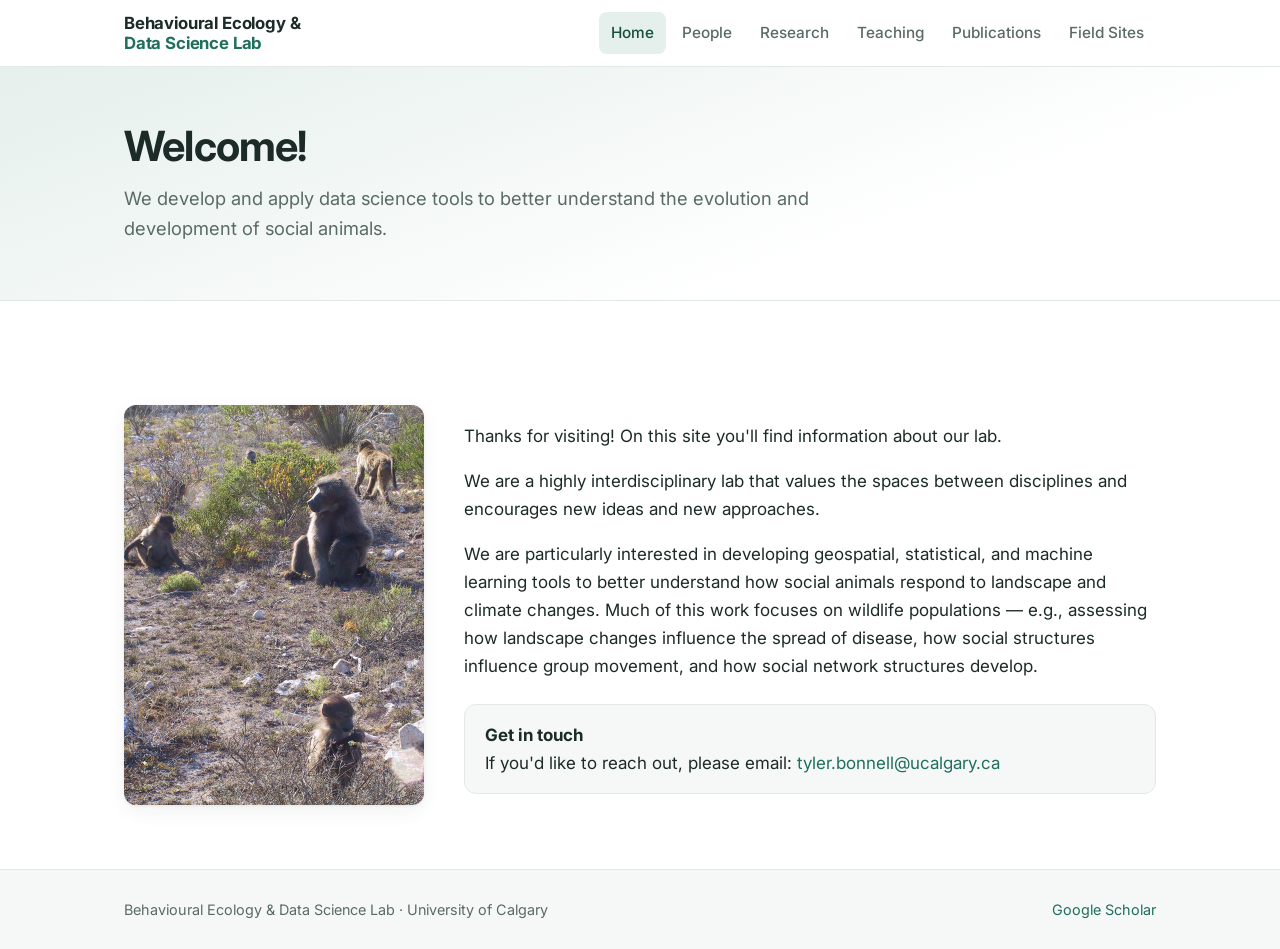
==== index.html @ 2ba36355 "Initial site" ====
<!DOCTYPE html>
<html lang="en">
<head>
  <meta charset="UTF-8">
  <meta name="viewport" content="width=device-width, initial-scale=1.0">
  <title>Behavioural Ecology and Data Science Lab — Home</title>
  <meta name="description" content="We develop and apply data science tools to better understand the evolution and development of social animals.">
  <link rel="preconnect" href="https://fonts.googleapis.com">
  <link href="https://fonts.googleapis.com/css2?family=Inter:wght@400;500;600;700&display=swap" rel="stylesheet">
  <link rel="stylesheet" href="css/style.css">
</head>
<body>
  <header class="site-header">
    <div class="wrap nav">
      <a class="brand" href="index.html">Behavioural Ecology &amp;<br><span>Data Science Lab</span></a>
      <nav>
        <ul class="nav-links">
          <li><a href="index.html" class="active">Home</a></li>
          <li><a href="people.html">People</a></li>
          <li><a href="research.html">Research</a></li>
          <li><a href="teaching.html">Teaching</a></li>
          <li><a href="publications.html">Publications</a></li>
          <li><a href="https://primateresearch.co.uk/">Field Sites</a></li>
        </ul>
      </nav>
    </div>
  </header>

  <section class="hero">
    <div class="wrap">
      <h1>Welcome!</h1>
      <p class="lead">We develop and apply data science tools to better understand the evolution and development of social animals.</p>
    </div>
  </section>

  <main>
    <div class="wrap">
      <div class="intro-grid">
        <img src="assets/img/home-lab.jpg" alt="Lab field research" onerror="this.style.display='none'">
        <div>
          <p>Thanks for visiting! On this site you'll find information about our lab.</p>
          <p>We are a highly interdisciplinary lab that values the spaces between disciplines and encourages new ideas and new approaches.</p>
          <p>We are particularly interested in developing geospatial, statistical, and machine learning tools to better understand how social animals respond to landscape and climate changes. Much of this work focuses on wildlife populations — e.g., assessing how landscape changes influence the spread of disease, how social structures influence group movement, and how social network structures develop.</p>
          <div class="contact-box">
            <strong>Get in touch</strong><br>
            If you'd like to reach out, please email:
            <a href="mailto:tyler.bonnell@ucalgary.ca">tyler.bonnell@ucalgary.ca</a>
          </div>
        </div>
      </div>
    </div>
  </main>

  <footer class="site-footer">
    <div class="wrap">
      <div>Behavioural Ecology &amp; Data Science Lab · University of Calgary</div>
      <div><a href="https://scholar.google.com.tr/citations?user=8mWrfOEAAAAJ&hl=en">Google Scholar</a></div>
    </div>
  </footer>
</body>
</html>
---- css/style.css ----
/* Behavioural Ecology and Data Science Lab
   Shared stylesheet — clean, modern, mobile-friendly */

:root {
  --bg: #ffffff;
  --surface: #f6f8f7;
  --ink: #1c2b28;
  --muted: #5a6b66;
  --accent: #1f6f5c;      /* deep teal-green */
  --accent-dark: #14503f;
  --accent-soft: #e5efeb;
  --border: #e2e8e5;
  --max: 1080px;
  --radius: 12px;
  --shadow: 0 1px 3px rgba(20, 40, 35, .08), 0 6px 20px rgba(20, 40, 35, .06);
}

* { box-sizing: border-box; }

html { scroll-behavior: smooth; }

body {
  margin: 0;
  font-family: "Inter", -apple-system, BlinkMacSystemFont, "Segoe UI", Roboto, Helvetica, Arial, sans-serif;
  color: var(--ink);
  background: var(--bg);
  line-height: 1.65;
  font-size: 17px;
  -webkit-font-smoothing: antialiased;
}

a { color: var(--accent); text-decoration: none; }
a:hover { text-decoration: underline; }

.wrap { max-width: var(--max); margin: 0 auto; padding: 0 24px; }

/* ---------- Header / nav ---------- */
.site-header {
  border-bottom: 1px solid var(--border);
  background: rgba(255, 255, 255, .9);
  backdrop-filter: saturate(180%) blur(8px);
  position: sticky;
  top: 0;
  z-index: 50;
}
.nav {
  display: flex;
  align-items: center;
  justify-content: space-between;
  gap: 16px;
  min-height: 66px;
  flex-wrap: wrap;
}
.brand {
  font-weight: 700;
  font-size: 1.05rem;
  color: var(--ink);
  letter-spacing: -.01em;
  line-height: 1.2;
}
.brand span { color: var(--accent); }
.nav-links {
  display: flex;
  gap: 4px;
  list-style: none;
  margin: 0;
  padding: 0;
  flex-wrap: wrap;
}
.nav-links a {
  display: block;
  padding: 8px 12px;
  border-radius: 8px;
  color: var(--muted);
  font-weight: 500;
  font-size: .96rem;
}
.nav-links a:hover { background: var(--accent-soft); color: var(--accent-dark); text-decoration: none; }
.nav-links a.active { color: var(--accent-dark); background: var(--accent-soft); }

/* ---------- Hero ---------- */
.hero {
  background: linear-gradient(160deg, var(--accent-soft), #ffffff 70%);
  border-bottom: 1px solid var(--border);
  padding: 56px 0;
}
.hero h1 {
  font-size: clamp(1.8rem, 4vw, 2.6rem);
  line-height: 1.15;
  margin: 0 0 12px;
  letter-spacing: -.02em;
}
.hero p.lead { font-size: 1.15rem; color: var(--muted); margin: 0; max-width: 60ch; }

/* ---------- Sections ---------- */
main { padding: 48px 0 64px; }
section { margin-bottom: 56px; }
h2 {
  font-size: 1.5rem;
  letter-spacing: -.01em;
  margin: 0 0 6px;
  padding-bottom: 10px;
  border-bottom: 2px solid var(--accent-soft);
}
h3 { font-size: 1.15rem; margin: 0 0 4px; }
.subtitle { color: var(--accent); font-weight: 600; margin: 0 0 12px; font-size: .98rem; }

/* ---------- Home intro ---------- */
.intro-grid {
  display: grid;
  grid-template-columns: 300px 1fr;
  gap: 40px;
  align-items: start;
}
.intro-grid img {
  width: 100%;
  border-radius: var(--radius);
  box-shadow: var(--shadow);
}
.contact-box {
  margin-top: 24px;
  padding: 16px 20px;
  background: var(--surface);
  border: 1px solid var(--border);
  border-radius: var(--radius);
}

/* ---------- People cards ---------- */
.people-grid {
  display: grid;
  grid-template-columns: repeat(auto-fill, minmax(210px, 1fr));
  gap: 24px;
}
.person {
  background: var(--surface);
  border: 1px solid var(--border);
  border-radius: var(--radius);
  padding: 18px;
  transition: transform .15s ease, box-shadow .15s ease;
}
.person:hover { transform: translateY(-3px); box-shadow: var(--shadow); }
.person .avatar {
  width: 88px; height: 88px;
  border-radius: 50%;
  object-fit: cover;
  background: var(--accent-soft);
  display: flex; align-items: center; justify-content: center;
  font-weight: 700; color: var(--accent-dark); font-size: 1.6rem;
  margin-bottom: 12px;
  border: 3px solid #fff;
  box-shadow: 0 0 0 1px var(--border);
}
img.avatar { padding: 0; }
.person .role {
  display: inline-block;
  font-size: .72rem;
  text-transform: uppercase;
  letter-spacing: .04em;
  font-weight: 700;
  color: var(--accent);
  background: var(--accent-soft);
  padding: 2px 8px;
  border-radius: 20px;
  margin-bottom: 8px;
}
.person .name { font-weight: 700; font-size: 1.02rem; }
.person .blurb { color: var(--muted); font-size: .9rem; margin-top: 4px; }

/* ---------- Research ---------- */
.project {
  display: grid;
  grid-template-columns: 1fr;
  gap: 16px;
  padding: 24px 0;
  border-bottom: 1px solid var(--border);
}
.project:last-child { border-bottom: 0; }
.project .imgs { display: flex; gap: 14px; flex-wrap: wrap; }
.project .imgs img {
  width: 220px; max-width: 100%;
  border-radius: var(--radius);
  box-shadow: var(--shadow);
  object-fit: cover;
}

/* ---------- Courses ---------- */
.course {
  background: var(--surface);
  border: 1px solid var(--border);
  border-left: 4px solid var(--accent);
  border-radius: var(--radius);
  padding: 20px 24px;
  margin-bottom: 20px;
}
.course .code { color: var(--accent); font-weight: 700; }

/* ---------- Publications ---------- */
.pub-tools { margin-bottom: 24px; }
.btn {
  display: inline-block;
  background: var(--accent);
  color: #fff;
  padding: 8px 16px;
  border-radius: 8px;
  font-weight: 600;
  font-size: .95rem;
}
.btn:hover { background: var(--accent-dark); text-decoration: none; }
ol.pubs { list-style: none; counter-reset: pub; margin: 0; padding: 0; }
ol.pubs li {
  counter-increment: pub;
  position: relative;
  padding: 14px 0 14px 44px;
  border-bottom: 1px solid var(--border);
}
ol.pubs li::before {
  content: counter(pub);
  position: absolute;
  left: 0; top: 14px;
  width: 30px; height: 30px;
  background: var(--accent-soft);
  color: var(--accent-dark);
  font-size: .8rem; font-weight: 700;
  border-radius: 8px;
  display: flex; align-items: center; justify-content: center;
}
ol.pubs .authors { color: var(--ink); }
ol.pubs .me { font-weight: 700; }
ol.pubs .venue { color: var(--muted); font-style: italic; }
ol.pubs .year { color: var(--accent); font-weight: 600; }
ol.pubs a.dl { font-size: .88rem; font-weight: 600; white-space: nowrap; }

/* ---------- Callout ---------- */
.callout {
  background: var(--accent-soft);
  border-radius: var(--radius);
  padding: 22px 26px;
}
.callout h2 { border: 0; padding: 0; margin-bottom: 8px; }

/* ---------- Footer ---------- */
.site-footer {
  border-top: 1px solid var(--border);
  background: var(--surface);
  padding: 28px 0;
  color: var(--muted);
  font-size: .9rem;
}
.site-footer .wrap { display: flex; justify-content: space-between; gap: 16px; flex-wrap: wrap; }

/* ---------- Responsive ---------- */
@media (max-width: 720px) {
  body { font-size: 16px; }
  .intro-grid { grid-template-columns: 1fr; gap: 24px; }
  .intro-grid img { max-width: 280px; }
  .hero { padding: 40px 0; }
  ol.pubs a.dl { display: inline-block; margin-top: 4px; }
}
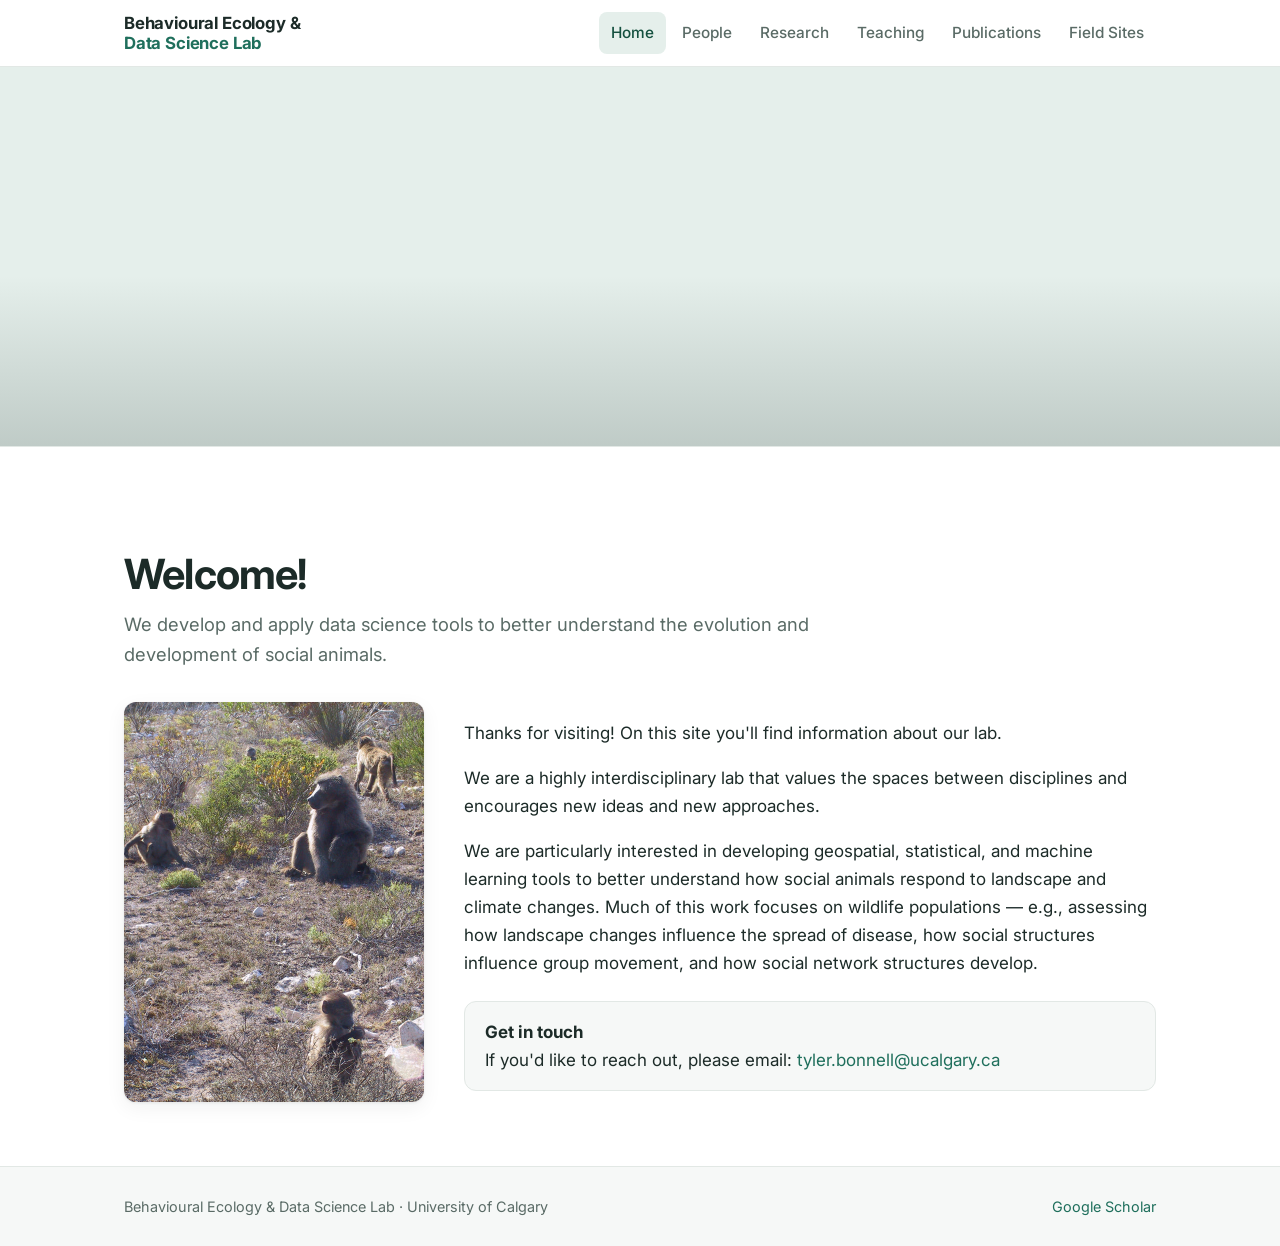
==== commit e1264a34: "Update publications, add landscape banner, reorganize by year" ====
--- a/index.html
+++ b/index.html
@@ -26,16 +26,13 @@
     </div>
   </header>
 
-  <section class="hero">
+  <section class="hero banner" aria-label="Behavioural Ecology and Data Science Lab"></section>
+
+  <main>
     <div class="wrap">
       <h1>Welcome!</h1>
       <p class="lead">We develop and apply data science tools to better understand the evolution and development of social animals.</p>
-    </div>
-  </section>
-
-  <main>
-    <div class="wrap">
-      <div class="intro-grid">
+      <div class="intro-grid" style="margin-top:32px">
         <img src="assets/img/home-lab.jpg" alt="Lab field research" onerror="this.style.display='none'">
         <div>
           <p>Thanks for visiting! On this site you'll find information about our lab.</p>
--- a/css/style.css
+++ b/css/style.css
@@ -92,6 +92,31 @@
 }
 .hero p.lead { font-size: 1.15rem; color: var(--muted); margin: 0; max-width: 60ch; }
 
+/* Full-width landscape banner image.
+   Drop your photo at assets/img/hero.jpg. Until then, a soft green
+   panel shows in its place (nothing breaks). */
+.hero.banner {
+  padding: 0;
+  min-height: 380px;
+  background-color: var(--accent-soft);
+  background-image:
+    linear-gradient(0deg, rgba(20,40,35,.18), rgba(20,40,35,0) 45%),
+    url('../assets/img/hero.jpg');
+  background-size: cover;
+  background-position: center;
+  background-repeat: no-repeat;
+}
+@media (max-width: 720px) { .hero.banner { min-height: 240px; } }
+
+/* Page-level intro heading + lead (used on Home, below the banner) */
+main h1 {
+  font-size: clamp(1.8rem, 4vw, 2.6rem);
+  line-height: 1.15;
+  margin: 0 0 10px;
+  letter-spacing: -.02em;
+}
+p.lead { font-size: 1.15rem; color: var(--muted); margin: 0; max-width: 60ch; }
+
 /* ---------- Sections ---------- */
 main { padding: 48px 0 64px; }
 section { margin-bottom: 56px; }
@@ -206,29 +231,33 @@
   font-size: .95rem;
 }
 .btn:hover { background: var(--accent-dark); text-decoration: none; }
-ol.pubs { list-style: none; counter-reset: pub; margin: 0; padding: 0; }
-ol.pubs li {
-  counter-increment: pub;
+.pub-year {
+  font-size: 1.15rem;
+  font-weight: 700;
+  color: var(--accent-dark);
+  margin: 28px 0 4px;
+  padding-bottom: 6px;
+  border-bottom: 2px solid var(--accent-soft);
+}
+.pub-year:first-of-type { margin-top: 8px; }
+ul.pubs { list-style: none; margin: 0 0 8px; padding: 0; }
+ul.pubs li {
   position: relative;
-  padding: 14px 0 14px 44px;
-  border-bottom: 1px solid var(--border);
-}
-ol.pubs li::before {
-  content: counter(pub);
+  padding: 12px 0 12px 20px;
+  border-bottom: 1px solid var(--border);
+}
+ul.pubs li::before {
+  content: "";
   position: absolute;
-  left: 0; top: 14px;
-  width: 30px; height: 30px;
-  background: var(--accent-soft);
-  color: var(--accent-dark);
-  font-size: .8rem; font-weight: 700;
-  border-radius: 8px;
-  display: flex; align-items: center; justify-content: center;
-}
-ol.pubs .authors { color: var(--ink); }
-ol.pubs .me { font-weight: 700; }
-ol.pubs .venue { color: var(--muted); font-style: italic; }
-ol.pubs .year { color: var(--accent); font-weight: 600; }
-ol.pubs a.dl { font-size: .88rem; font-weight: 600; white-space: nowrap; }
+  left: 2px; top: 21px;
+  width: 7px; height: 7px;
+  background: var(--accent);
+  border-radius: 50%;
+}
+ul.pubs .authors { color: var(--ink); }
+ul.pubs .me { font-weight: 700; }
+ul.pubs .venue { color: var(--muted); font-style: italic; }
+ul.pubs a.dl { font-size: .88rem; font-weight: 600; white-space: nowrap; }
 
 /* ---------- Callout ---------- */
 .callout {
@@ -254,5 +283,5 @@
   .intro-grid { grid-template-columns: 1fr; gap: 24px; }
   .intro-grid img { max-width: 280px; }
   .hero { padding: 40px 0; }
-  ol.pubs a.dl { display: inline-block; margin-top: 4px; }
-}
+  ul.pubs a.dl { display: inline-block; margin-top: 4px; }
+}
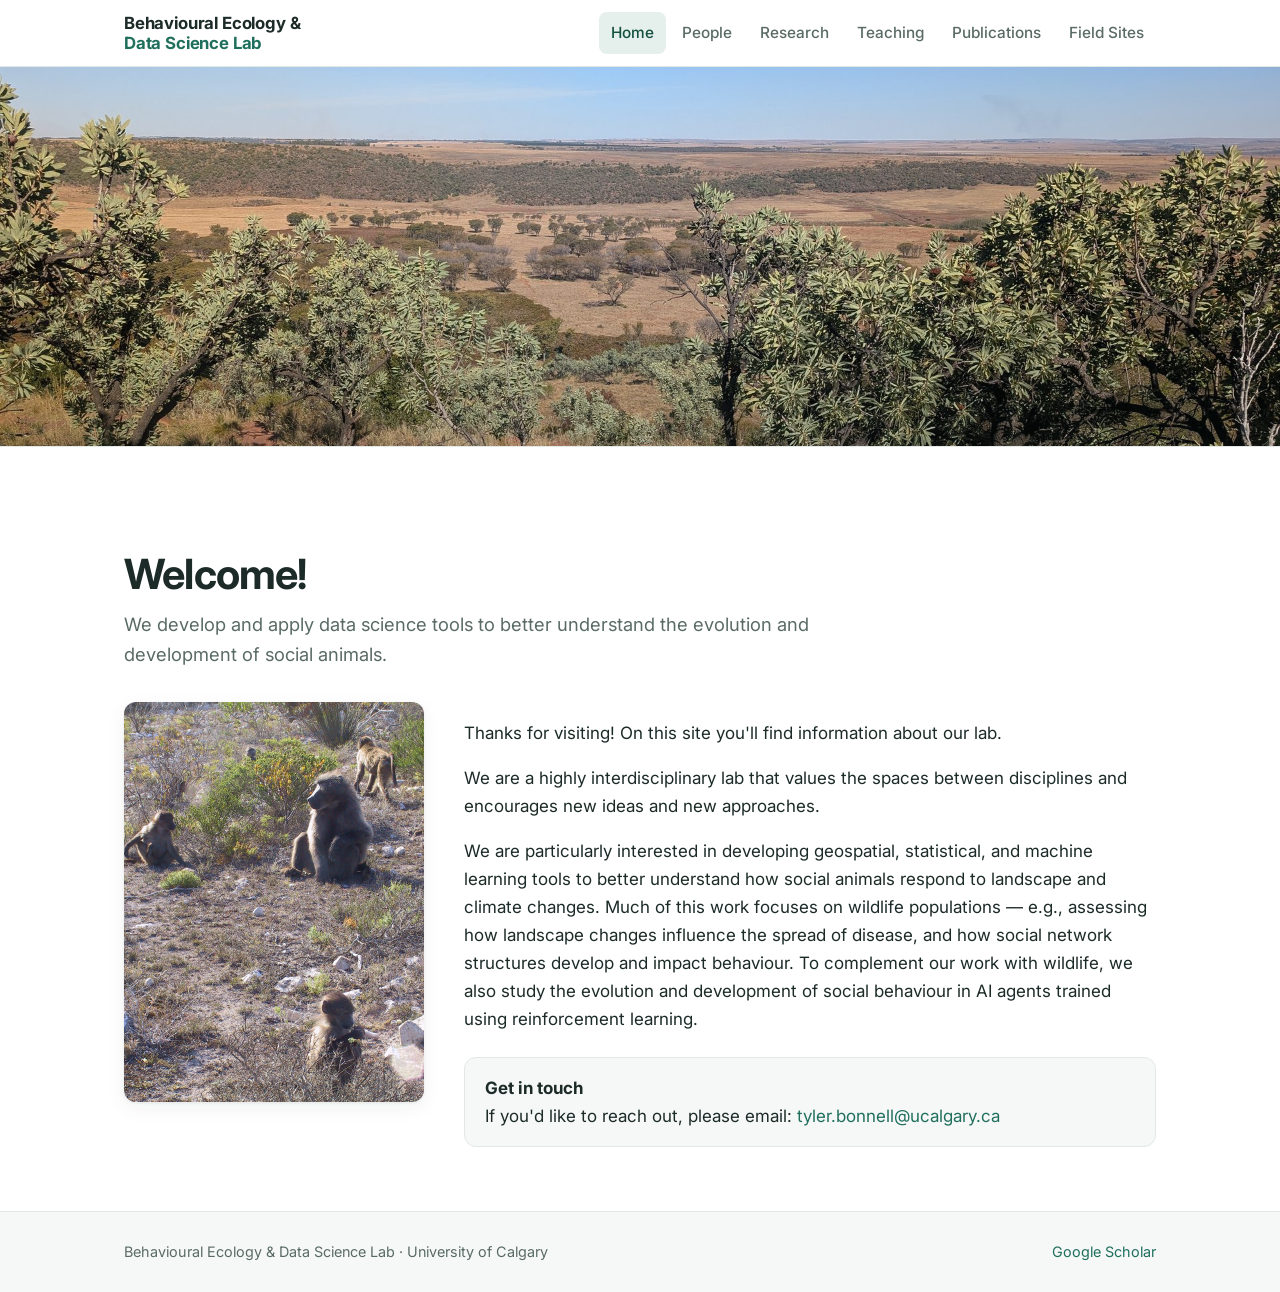
==== commit f3cfbfe1: "Update homepage blurb" ====
--- a/index.html
+++ b/index.html
@@ -37,7 +37,7 @@
         <div>
           <p>Thanks for visiting! On this site you'll find information about our lab.</p>
           <p>We are a highly interdisciplinary lab that values the spaces between disciplines and encourages new ideas and new approaches.</p>
-          <p>We are particularly interested in developing geospatial, statistical, and machine learning tools to better understand how social animals respond to landscape and climate changes. Much of this work focuses on wildlife populations — e.g., assessing how landscape changes influence the spread of disease, how social structures influence group movement, and how social network structures develop.</p>
+          <p>We are particularly interested in developing geospatial, statistical, and machine learning tools to better understand how social animals respond to landscape and climate changes. Much of this work focuses on wildlife populations — e.g., assessing how landscape changes influence the spread of disease, and how social network structures develop and impact behaviour. To complement our work with wildlife, we also study the evolution and development of social behaviour in AI agents trained using reinforcement learning.</p>
           <div class="contact-box">
             <strong>Get in touch</strong><br>
             If you'd like to reach out, please email:
--- a/css/style.css
+++ b/css/style.css
@@ -255,7 +255,7 @@
   border-radius: 50%;
 }
 ul.pubs .authors { color: var(--ink); }
-ul.pubs .me { font-weight: 700; }
+ul.pubs .me { font-weight: 400; }
 ul.pubs .venue { color: var(--muted); font-style: italic; }
 ul.pubs a.dl { font-size: .88rem; font-weight: 600; white-space: nowrap; }
 
